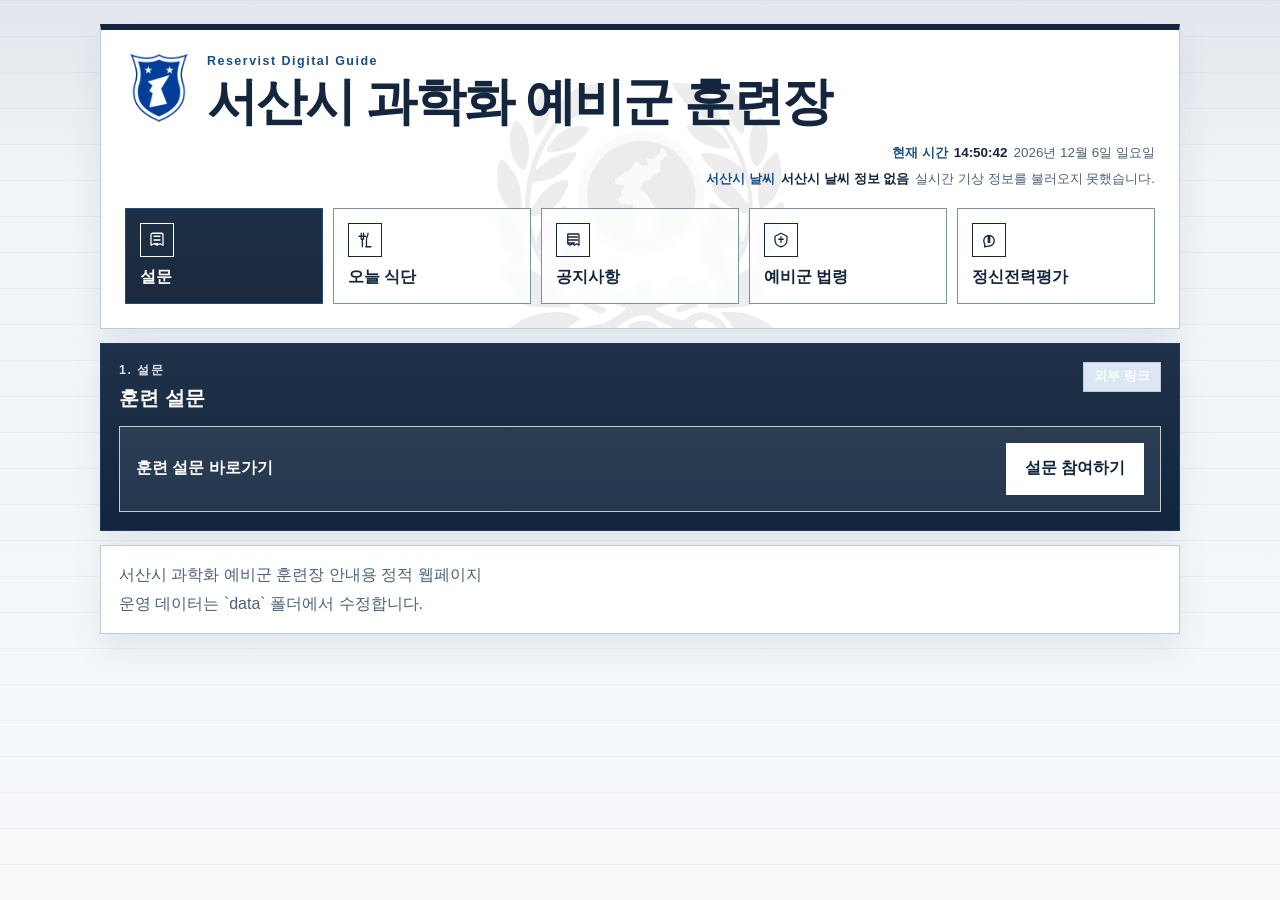
==== index.html @ 83e88d2f "Simplify mobile layout and remove chat section" ====
<!DOCTYPE html>
<html lang="ko">
  <head>
    <meta charset="UTF-8" />
    <meta name="viewport" content="width=device-width, initial-scale=1.0" />
    <meta
      name="description"
      content="서산시 과학화 예비군 훈련장 안내와 예비군 법령 기반 챗을 제공하는 모바일 허브"
    />
    <meta name="theme-color" content="#11253e" />
    <link
      rel="icon"
      href="data:image/svg+xml,%3Csvg xmlns='http://www.w3.org/2000/svg' viewBox='0 0 64 64'%3E%3Crect width='64' height='64' fill='%2311253e'/%3E%3Cpath d='M32 8 50 14v16c0 11-7 19-18 24C21 49 14 41 14 30V14Z' fill='%23ffffff' fill-opacity='.92'/%3E%3C/svg%3E"
    />
    <title>서산시 과학화 예비군 훈련장</title>
    <link rel="stylesheet" href="style.css" />
  </head>
  <body>
    <a class="skip-link" href="#main-content">본문 바로가기</a>

    <div class="page-shell">
      <header class="hero">
        <div class="hero__watermark" aria-hidden="true">
          <img src="lExcPgSTgV_HoWrsVffyyPGuWyaWdDps7O39XOhIPVj6lCpgS_gLVsGyZ6gbtq5XIXHq3o5mcjUjQArbaQT_DQ.svg" alt="" />
        </div>

        <div class="hero__main">
          <div class="hero__title-wrap">
            <img
              class="hero__brand-mark"
              src="ROKA_32nd_Infantry_Division_Insignia.svg.png"
              alt="사단 마크"
            />

            <div class="hero__copy">
              <p class="hero__eyebrow">Reservist Digital Guide</p>
              <h1 class="hero__title">서산시 과학화 예비군 훈련장</h1>
            </div>

            <div class="hero__status-inline" aria-label="현재 시간과 날씨">
              <p class="hero__status-line">
                <span class="hero__status-key">현재 시간</span>
                <strong id="current-time">불러오는 중</strong>
                <span id="current-date">불러오는 중</span>
              </p>
              <p class="hero__status-line">
                <span class="hero__status-key">서산시 날씨</span>
                <strong id="current-weather">불러오는 중</strong>
                <span id="weather-meta">실시간 기상 정보 연결 중</span>
              </p>
            </div>
          </div>
        </div>

        <nav class="menu-grid" aria-label="주요 메뉴">
          <a class="menu-card menu-card--survey is-active" href="#survey" data-section-link="survey">
            <span class="menu-card__icon" aria-hidden="true">
              <svg viewBox="0 0 24 24" focusable="false">
                <path
                  d="M8 7h8M8 12h8M8 17h5M6 3h12a2 2 0 0 1 2 2v14l-4-2-4 2-4-2-4 2V5a2 2 0 0 1 2-2Z"
                />
              </svg>
            </span>
            <strong>설문</strong>
          </a>

          <a class="menu-card" href="#meals" data-section-link="meals">
            <span class="menu-card__icon" aria-hidden="true">
              <svg viewBox="0 0 24 24" focusable="false">
                <path
                  d="M7 3v8M10 3v8M8.5 11v10M16 3c0 4-2 5-2 8v10M4 7h9M13 21h7"
                />
              </svg>
            </span>
            <strong>오늘 식단</strong>
          </a>

          <a class="menu-card" href="#notices" data-section-link="notices">
            <span class="menu-card__icon" aria-hidden="true">
              <svg viewBox="0 0 24 24" focusable="false">
                <path
                  d="M6 8h12M6 12h12M6 16h8M5 4h14a1 1 0 0 1 1 1v14l-3-2-3 2-3-2-3 2-3-2V5a1 1 0 0 1 1-1Z"
                />
              </svg>
            </span>
            <strong>공지사항</strong>
          </a>

          <a
            class="menu-card"
            href="https://www.yebigun1.mil.kr/dmobis/rfh/rgt/info/04_01_legislation.jsp"
            target="_blank"
            rel="noopener noreferrer"
          >
            <span class="menu-card__icon" aria-hidden="true">
              <svg viewBox="0 0 24 24" focusable="false">
                <path
                  d="M12 3 4 7v5c0 5 3.5 8.5 8 9 4.5-.5 8-4 8-9V7l-8-4Zm0 5v7m-3-4h6"
                />
              </svg>
            </span>
            <strong>예비군 법령</strong>
          </a>

          <a class="menu-card" href="#mental-evaluation" data-section-link="mental-evaluation">
            <span class="menu-card__icon" aria-hidden="true">
              <svg viewBox="0 0 24 24" focusable="false">
                <path
                  d="M12 20a7 7 0 1 0-7-7c0 1.7.6 3.2 1.5 4.4L6 21l3.6-.5A6.9 6.9 0 0 0 12 20Zm-1-10h2v5h-2Zm0-3h2v2h-2Z"
                />
              </svg>
            </span>
            <strong>정신전력평가</strong>
          </a>
        </nav>
      </header>

      <main id="main-content" class="content">
        <section id="survey" class="panel panel--accent content-panel is-active" data-section-panel>
          <div class="panel__heading">
            <div>
              <p class="panel__eyebrow">1. 설문</p>
              <h2>훈련 설문</h2>
            </div>
            <span class="panel__tag">외부 링크</span>
          </div>

          <div class="action-row">
            <p class="action-row__title">훈련 설문 바로가기</p>
            <a
              id="survey-link"
              class="action-button"
              href="#"
              target="_blank"
              rel="noopener noreferrer"
              aria-disabled="true"
            >
              설문 참여하기
            </a>
          </div>
        </section>

        <section id="meals" class="panel content-panel" data-section-panel hidden>
          <div class="panel__heading">
            <div>
              <p class="panel__eyebrow">2. 오늘 식단</p>
              <h2>식단 안내</h2>
            </div>
            <span id="today-label" class="panel__tag"></span>
          </div>

          <div id="meal-summary" class="status-card" aria-live="polite"></div>
          <div id="meal-list" class="stack-list" aria-live="polite"></div>
        </section>

        <section id="notices" class="panel content-panel" data-section-panel hidden>
          <div class="panel__heading">
            <div>
              <p class="panel__eyebrow">3. 공지사항</p>
              <h2>최신 공지</h2>
            </div>
            <span class="panel__tag">최신순</span>
          </div>

          <div id="notice-list" class="stack-list" aria-live="polite"></div>
        </section>

        <section id="mental-evaluation" class="panel content-panel" data-section-panel hidden>
          <div class="panel__heading">
            <div>
              <p class="panel__eyebrow">4. 정신전력평가</p>
              <h2>평가 링크</h2>
            </div>
            <span class="panel__tag">준비 상태</span>
          </div>

          <div class="action-row action-row--muted">
            <p class="action-row__title">정신전력평가 링크는 추후 추가 예정입니다.</p>
            <a
              id="mental-link"
              class="action-button action-button--secondary"
              href="#"
              target="_blank"
              rel="noopener noreferrer"
              aria-disabled="true"
            >
              링크 준비 중
            </a>
          </div>
        </section>

      </main>

      <footer class="footer">
        <p>서산시 과학화 예비군 훈련장 안내용 정적 웹페이지</p>
        <p>운영 데이터는 `data` 폴더에서 수정합니다.</p>
      </footer>
    </div>

    <script src="data/site-config.js"></script>
    <script src="data/meals.js"></script>
    <script src="data/notices.js"></script>
    <script src="data/regulations.js"></script>
    <script src="script.js"></script>
  </body>
</html>
---- style.css ----
:root {
  --bg: #edf2f6;
  --surface: #f7f9fb;
  --surface-strong: #ffffff;
  --surface-muted: #e8eef4;
  --ink: #13263e;
  --ink-soft: #4d6178;
  --navy: #11253e;
  --navy-strong: #0a1728;
  --blue: #1a4f86;
  --blue-soft: #dbe7f3;
  --line: #c0cbd6;
  --line-strong: #7b90a4;
  --success: #2a6949;
  --danger: #8d3636;
  --shadow: 0 16px 34px rgba(17, 37, 62, 0.08);
  --content-width: 1080px;
  --font-body: "Noto Sans KR", "Apple SD Gothic Neo", "Malgun Gothic", sans-serif;
}

*,
*::before,
*::after {
  box-sizing: border-box;
}

html {
  scroll-behavior: smooth;
}

body {
  margin: 0;
  min-height: 100vh;
  font-family: var(--font-body);
  color: var(--ink);
  background:
    linear-gradient(180deg, rgba(17, 37, 62, 0.06), rgba(17, 37, 62, 0) 180px),
    repeating-linear-gradient(
      0deg,
      transparent 0,
      transparent 35px,
      rgba(17, 37, 62, 0.035) 35px,
      rgba(17, 37, 62, 0.035) 36px
    ),
    linear-gradient(180deg, #eef3f7 0%, #f7f9fb 100%);
}

a {
  color: inherit;
}

img {
  display: block;
  max-width: 100%;
}

button,
input,
textarea {
  font: inherit;
}

.skip-link {
  position: absolute;
  top: -48px;
  left: 12px;
  z-index: 10;
  padding: 10px 14px;
  color: #fff;
  background: var(--navy);
}

.skip-link:focus {
  top: 12px;
}

.page-shell {
  width: min(calc(100% - 20px), var(--content-width));
  margin: 0 auto;
  padding: 14px 0 36px;
}

.hero,
.panel,
.footer {
  position: relative;
  overflow: hidden;
  background: var(--surface-strong);
  border: 1px solid var(--line);
  box-shadow: var(--shadow);
}

.hero {
  padding: 20px;
  border-top: 6px solid var(--navy);
}

.hero__watermark {
  position: absolute;
  inset: 16px auto auto 50%;
  transform: translateX(-50%);
  width: min(52vw, 380px);
  opacity: 0.08;
  pointer-events: none;
}

.hero__watermark img {
  width: 100%;
  height: auto;
  filter: grayscale(100%);
}

.hero__main,
.menu-grid {
  position: relative;
  z-index: 1;
}

.hero__main {
  display: block;
}

.hero__title-wrap {
  display: grid;
  grid-template-columns: 56px 1fr;
  gap: 14px;
  align-items: start;
}

.hero__brand-mark {
  width: 56px;
  height: 56px;
  object-fit: contain;
}

.hero__copy {
  display: grid;
  gap: 6px;
}

.hero__eyebrow,
.panel__eyebrow {
  margin: 0;
  font-size: 0.78rem;
  font-weight: 800;
  letter-spacing: 0.12em;
  color: var(--blue);
}

.hero__title {
  margin: 0;
  font-size: clamp(2rem, 7vw, 3.2rem);
  line-height: 1.08;
  letter-spacing: -0.04em;
}

.hero__status-inline {
  grid-column: 2;
  margin-top: 8px;
  display: grid;
  gap: 6px;
  justify-self: end;
  align-self: start;
}

.hero__status-line {
  margin: 0;
  display: flex;
  flex-wrap: wrap;
  gap: 6px;
  align-items: center;
  font-size: 0.84rem;
  color: var(--ink-soft);
  line-height: 1.5;
}

.hero__status-line strong {
  color: var(--ink);
  font-weight: 800;
}

.hero__status-key {
  color: var(--blue);
  font-weight: 800;
}

.menu-grid {
  display: grid;
  grid-template-columns: repeat(2, minmax(0, 1fr));
  gap: 10px;
  margin-top: 18px;
}

.menu-card {
  display: grid;
  gap: 10px;
  align-content: center;
  min-height: 96px;
  padding: 14px;
  text-decoration: none;
  background: rgba(255, 255, 255, 0.78);
  border: 1px solid var(--line-strong);
  backdrop-filter: blur(5px);
  transition: transform 150ms ease, border-color 150ms ease, background-color 150ms ease;
}

.menu-card--survey {
  color: #fff;
  background: linear-gradient(180deg, rgba(17, 37, 62, 0.95), rgba(12, 27, 47, 0.94));
}

.menu-card.is-active {
  border-color: var(--blue);
  background: #eef4fa;
}

.menu-card--survey.is-active {
  background: linear-gradient(180deg, rgba(17, 37, 62, 0.95), rgba(12, 27, 47, 0.94));
}

.menu-card:hover,
.menu-card:focus-visible {
  transform: translateY(-1px);
  border-color: var(--blue);
}

.menu-card:focus-visible,
.action-button:focus-visible,
summary:focus-visible,
textarea:focus-visible,
a:focus-visible {
  outline: 3px solid rgba(26, 79, 134, 0.28);
  outline-offset: 2px;
}

.menu-card__icon {
  display: inline-flex;
  width: 34px;
  height: 34px;
  align-items: center;
  justify-content: center;
  border: 1px solid currentColor;
}

.menu-card__icon svg {
  width: 18px;
  height: 18px;
  fill: none;
  stroke: currentColor;
  stroke-linecap: round;
  stroke-linejoin: round;
  stroke-width: 1.7;
}

.menu-card strong {
  font-size: 1rem;
}

.content {
  display: block;
  margin-top: 14px;
}

.content-panel + .content-panel {
  margin-top: 14px;
}

.content-panel[hidden] {
  display: none !important;
}

.panel {
  padding: 18px;
  scroll-margin-top: 10px;
}

.panel--accent {
  color: #fff;
  border-color: #1d3b5d;
  background:
    linear-gradient(180deg, rgba(255, 255, 255, 0.06), rgba(255, 255, 255, 0)),
    var(--navy);
}

.panel--accent .panel__eyebrow,
.panel--accent .panel__tag {
  color: rgba(255, 255, 255, 0.85);
}

.panel__heading {
  display: flex;
  align-items: start;
  justify-content: space-between;
  gap: 10px;
  margin-bottom: 14px;
}

.panel__heading h2 {
  margin: 6px 0 0;
  font-size: 1.24rem;
}

.panel__tag {
  display: inline-flex;
  align-items: center;
  min-height: 30px;
  padding: 4px 10px;
  font-size: 0.8rem;
  font-weight: 700;
  color: var(--blue);
  background: var(--blue-soft);
  border: 1px solid var(--line);
}

.panel__note,
.empty-state,
.status-card,
.stack-item,
.accordion-list details,
.action-row {
  border: 1px solid var(--line);
}

.panel__note {
  padding: 14px;
  margin-bottom: 10px;
  background: var(--surface);
  color: var(--ink-soft);
  line-height: 1.65;
}

.action-row {
  display: grid;
  gap: 12px;
  padding: 16px;
  background: rgba(255, 255, 255, 0.08);
}

.action-row--muted {
  background: var(--surface);
}

.action-row__title {
  margin: 0;
  font-weight: 700;
}

.action-button {
  display: inline-flex;
  align-items: center;
  justify-content: center;
  min-height: 52px;
  padding: 0 18px;
  text-decoration: none;
  font-weight: 800;
  border: 1px solid rgba(255, 255, 255, 0.2);
  background: #fff;
  color: var(--navy);
}

.action-button--secondary {
  border-color: var(--line);
  background: var(--surface-muted);
  color: var(--ink);
}

.action-button[aria-disabled="true"] {
  cursor: not-allowed;
  color: rgba(19, 38, 62, 0.55);
  background: #edf2f6;
  border-style: dashed;
}

.panel--accent .action-button[aria-disabled="true"] {
  color: rgba(255, 255, 255, 0.8);
  background: rgba(255, 255, 255, 0.08);
}

.status-card,
.stack-item {
  padding: 16px;
  background: var(--surface);
}

.status-card__label {
  margin: 0;
  font-size: 0.8rem;
  font-weight: 800;
  color: var(--blue);
}

.status-card__title {
  margin: 8px 0 0;
  font-size: 1.06rem;
}

.status-card__body {
  margin: 10px 0 0;
  color: var(--ink-soft);
  line-height: 1.6;
}

.stack-list,
.accordion-list {
  display: grid;
  gap: 10px;
  margin-top: 10px;
}

.stack-item__meta {
  display: flex;
  flex-wrap: wrap;
  gap: 8px;
  margin-bottom: 10px;
}

.stack-item__date,
.stack-item__badge {
  display: inline-flex;
  align-items: center;
  min-height: 28px;
  padding: 4px 9px;
  font-size: 0.8rem;
  font-weight: 700;
  border: 1px solid var(--line);
}

.stack-item__date {
  color: var(--blue);
  background: #eef4fa;
}

.stack-item__badge {
  color: var(--success);
  background: #edf6f1;
}

.stack-item__title {
  margin: 0;
  font-size: 1.02rem;
}

.stack-item__body,
.rich-text {
  margin-top: 10px;
  color: var(--ink-soft);
  line-height: 1.7;
}

.rich-text p {
  margin: 0;
}

.rich-text p + p {
  margin-top: 10px;
}

.meal-details {
  display: grid;
  gap: 10px;
}

.meal-details__row {
  display: grid;
  gap: 6px;
}

.meal-details__label {
  margin: 0;
  font-size: 0.8rem;
  font-weight: 800;
  color: var(--blue);
}

.meal-menu {
  display: flex;
  flex-wrap: wrap;
  gap: 8px;
  padding: 0;
  margin: 0;
  list-style: none;
}

.meal-menu li {
  padding: 7px 10px;
  background: #eef3f8;
  border: 1px solid #cfdae3;
  font-size: 0.92rem;
}

.accordion-list details {
  background: var(--surface);
}

.accordion-list summary {
  position: relative;
  display: block;
  padding: 16px 42px 16px 14px;
  cursor: pointer;
  list-style: none;
  font-weight: 700;
}

.accordion-list summary::-webkit-details-marker {
  display: none;
}

.accordion-list summary::after {
  content: "+";
  position: absolute;
  top: 50%;
  right: 14px;
  transform: translateY(-50%);
  font-size: 1.2rem;
  color: var(--blue);
}

.accordion-list details[open] summary::after {
  content: "-";
}

.accordion-content {
  padding: 0 14px 16px;
  border-top: 1px solid var(--line);
}

.inline-link {
  display: inline-flex;
  margin-top: 12px;
  font-weight: 700;
  color: var(--blue);
  text-decoration: underline;
  text-underline-offset: 3px;
}

.empty-state {
  padding: 16px;
  background: var(--surface-muted);
  color: var(--ink-soft);
  line-height: 1.7;
}

.footer {
  margin-top: 14px;
  padding: 16px 18px;
}

.footer p {
  margin: 0;
  color: var(--ink-soft);
  line-height: 1.6;
}

.footer p + p {
  margin-top: 4px;
}

@media (min-width: 720px) {
  .page-shell {
    width: min(calc(100% - 32px), var(--content-width));
    padding-top: 24px;
  }

  .hero {
    padding: 24px;
  }

  .hero__title-wrap {
    grid-template-columns: 68px 1fr;
  }

  .hero__brand-mark {
    width: 68px;
    height: 68px;
  }

  .hero__status-inline {
    justify-items: end;
    margin-top: 0;
  }

  .menu-grid {
    grid-template-columns: repeat(5, minmax(0, 1fr));
  }

  .action-row {
    grid-template-columns: 1fr auto;
    align-items: center;
  }
}

@media (max-width: 719px) {
  .panel__heading {
    flex-direction: column;
  }

  .panel__tag {
    align-self: flex-start;
  }

  .hero__watermark {
    width: 72vw;
    top: 48px;
  }
}
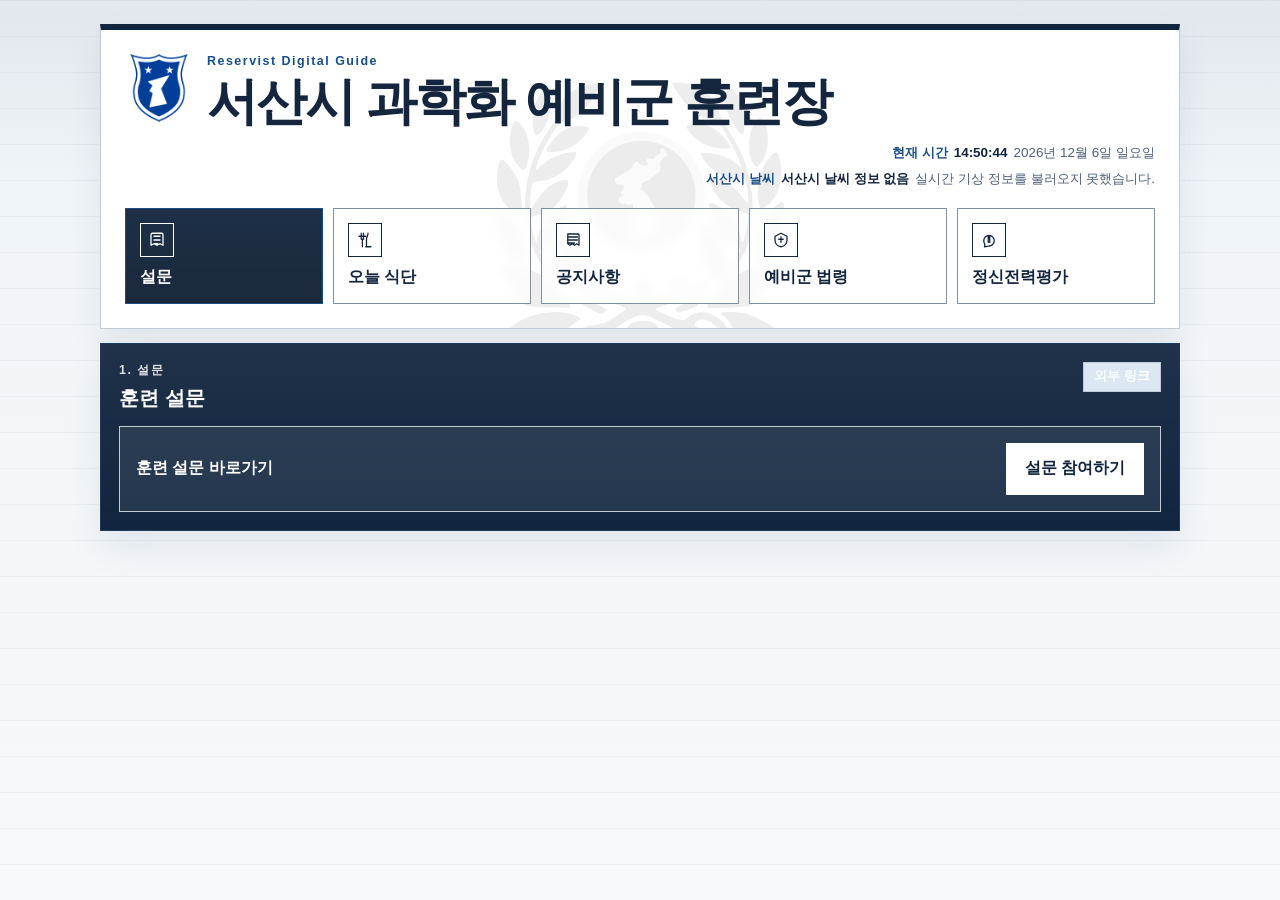
==== commit 9b45e986: "Remove footer copy" ====
--- a/index.html
+++ b/index.html
@@ -191,10 +191,6 @@
 
       </main>
 
-      <footer class="footer">
-        <p>서산시 과학화 예비군 훈련장 안내용 정적 웹페이지</p>
-        <p>운영 데이터는 `data` 폴더에서 수정합니다.</p>
-      </footer>
     </div>
 
     <script src="data/site-config.js"></script>
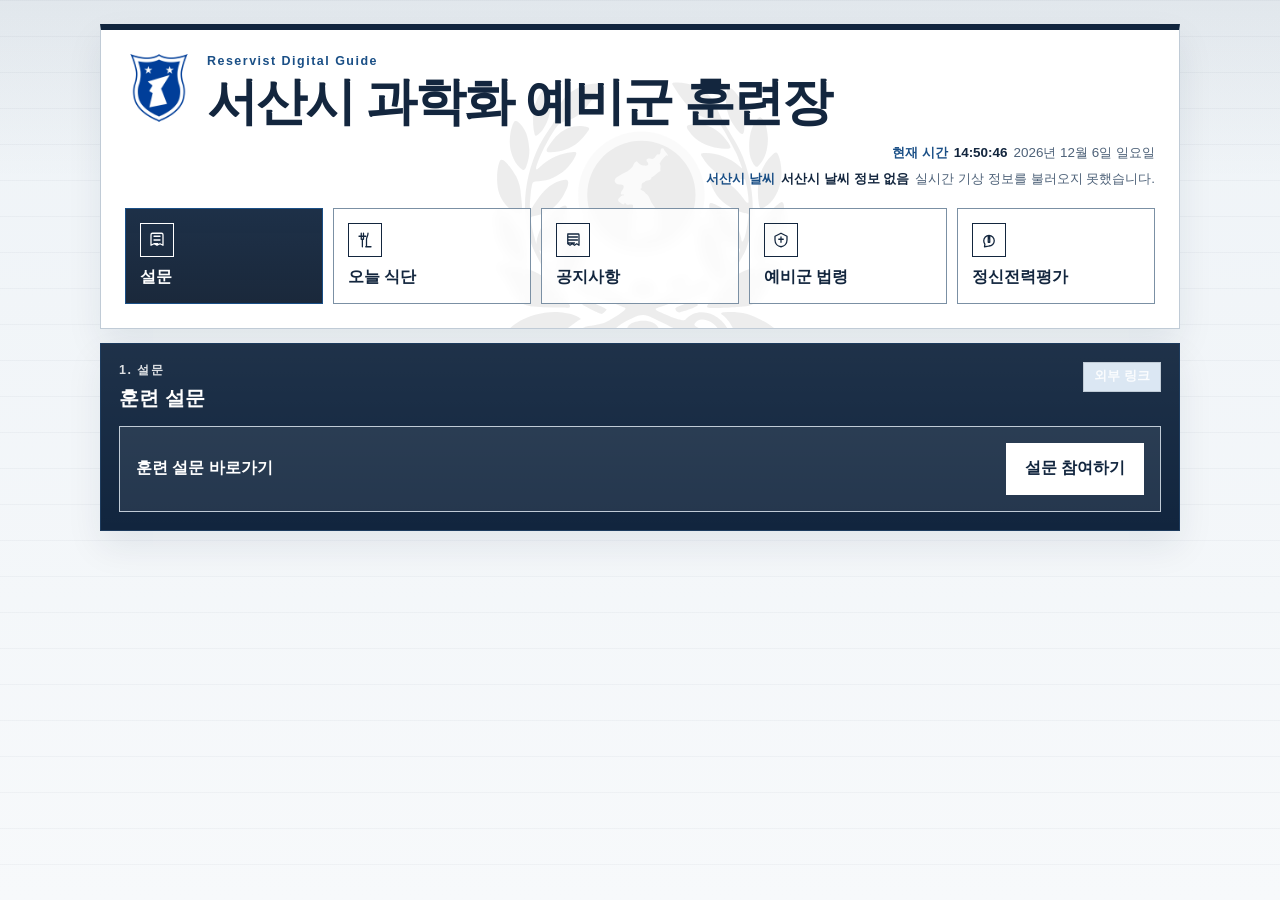
==== commit d823bcc6: "Adjust title line breaks" ====
--- a/index.html
+++ b/index.html
@@ -34,7 +34,10 @@
 
             <div class="hero__copy">
               <p class="hero__eyebrow">Reservist Digital Guide</p>
-              <h1 class="hero__title">서산시 과학화 예비군 훈련장</h1>
+              <h1 class="hero__title">
+                <span>서산시</span>
+                <span>과학화 예비군 훈련장</span>
+              </h1>
             </div>
 
             <div class="hero__status-inline" aria-label="현재 시간과 날씨">
--- a/style.css
+++ b/style.css
@@ -154,6 +154,10 @@
   letter-spacing: -0.04em;
 }
 
+.hero__title span {
+  display: block;
+}
+
 .hero__status-inline {
   grid-column: 2;
   margin-top: 8px;
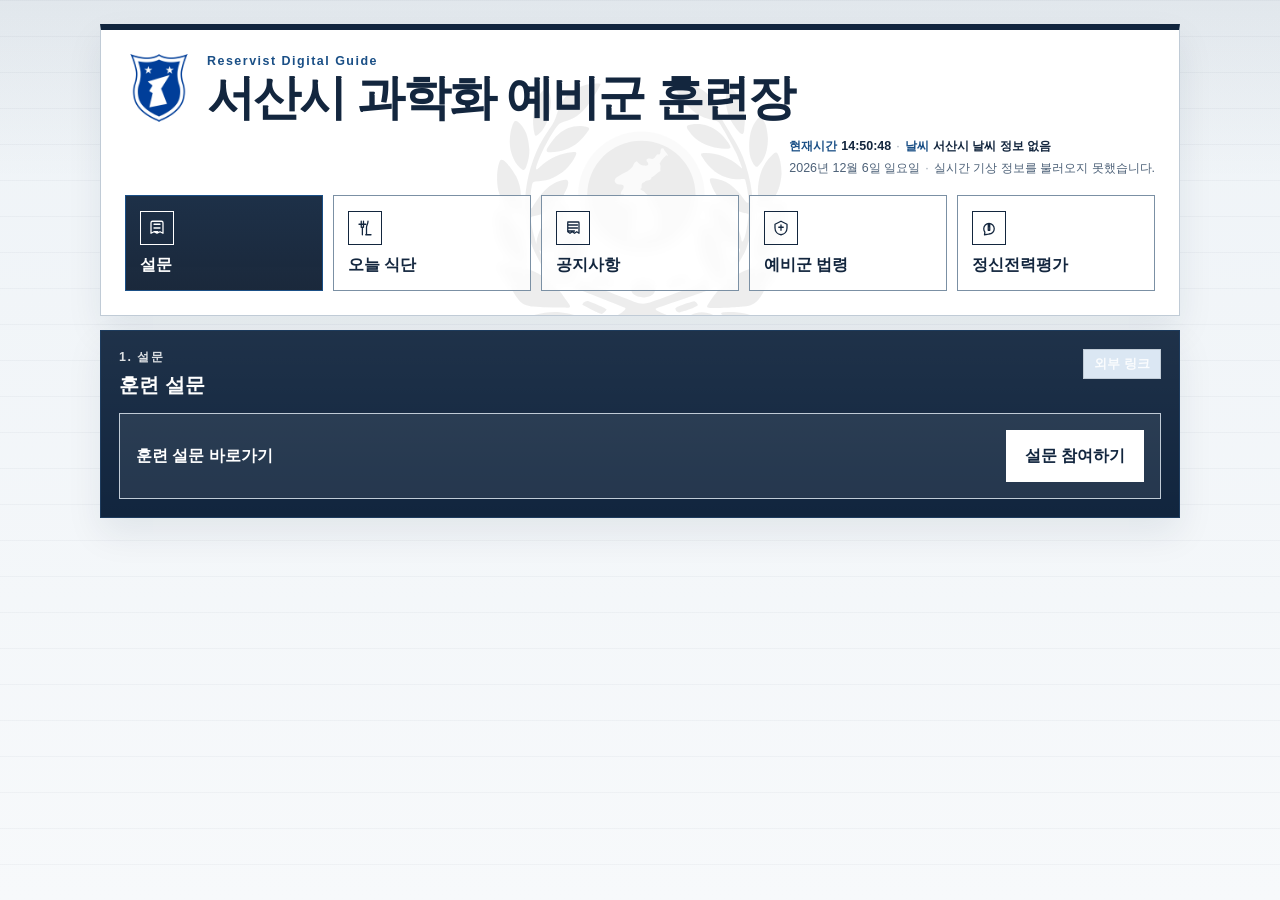
==== commit 0384fbd9: "Refine mobile title and status layout" ====
--- a/index.html
+++ b/index.html
@@ -35,20 +35,26 @@
             <div class="hero__copy">
               <p class="hero__eyebrow">Reservist Digital Guide</p>
               <h1 class="hero__title">
-                <span>서산시</span>
-                <span>과학화 예비군 훈련장</span>
+                <span class="hero__title-line">서산시</span>
+                <span class="hero__title-line">과학화 예비군 훈련장</span>
               </h1>
             </div>
 
             <div class="hero__status-inline" aria-label="현재 시간과 날씨">
-              <p class="hero__status-line">
-                <span class="hero__status-key">현재 시간</span>
-                <strong id="current-time">불러오는 중</strong>
+              <p class="hero__status-single">
+                <span class="hero__status-group">
+                  <span class="hero__status-key">현재시간</span>
+                  <strong id="current-time">불러오는 중</strong>
+                </span>
+                <span class="hero__status-separator">·</span>
+                <span class="hero__status-group">
+                  <span class="hero__status-key">날씨</span>
+                  <strong id="current-weather">불러오는 중</strong>
+                </span>
+              </p>
+              <p class="hero__status-subline">
                 <span id="current-date">불러오는 중</span>
-              </p>
-              <p class="hero__status-line">
-                <span class="hero__status-key">서산시 날씨</span>
-                <strong id="current-weather">불러오는 중</strong>
+                <span class="hero__status-separator">·</span>
                 <span id="weather-meta">실시간 기상 정보 연결 중</span>
               </p>
             </div>
--- a/style.css
+++ b/style.css
@@ -149,43 +149,55 @@
 
 .hero__title {
   margin: 0;
-  font-size: clamp(2rem, 7vw, 3.2rem);
-  line-height: 1.08;
+  font-size: clamp(1.85rem, 6.8vw, 3rem);
+  line-height: 1.02;
   letter-spacing: -0.04em;
 }
 
-.hero__title span {
+.hero__title-line {
   display: block;
 }
 
 .hero__status-inline {
   grid-column: 2;
-  margin-top: 8px;
-  display: grid;
-  gap: 6px;
-  justify-self: end;
+  margin-top: 10px;
+  display: grid;
+  gap: 4px;
+  justify-self: start;
   align-self: start;
 }
 
-.hero__status-line {
+.hero__status-single,
+.hero__status-subline {
   margin: 0;
   display: flex;
   flex-wrap: wrap;
-  gap: 6px;
+  gap: 5px;
   align-items: center;
-  font-size: 0.84rem;
+  font-size: 0.78rem;
   color: var(--ink-soft);
-  line-height: 1.5;
-}
-
-.hero__status-line strong {
+  line-height: 1.45;
+}
+
+.hero__status-single strong,
+.hero__status-subline strong {
   color: var(--ink);
   font-weight: 800;
 }
 
+.hero__status-group {
+  display: inline-flex;
+  align-items: center;
+  gap: 4px;
+}
+
 .hero__status-key {
   color: var(--blue);
   font-weight: 800;
+}
+
+.hero__status-separator {
+  opacity: 0.55;
 }
 
 .menu-grid {
@@ -579,7 +591,7 @@
   }
 
   .hero__status-inline {
-    justify-items: end;
+    justify-self: end;
     margin-top: 0;
   }
 
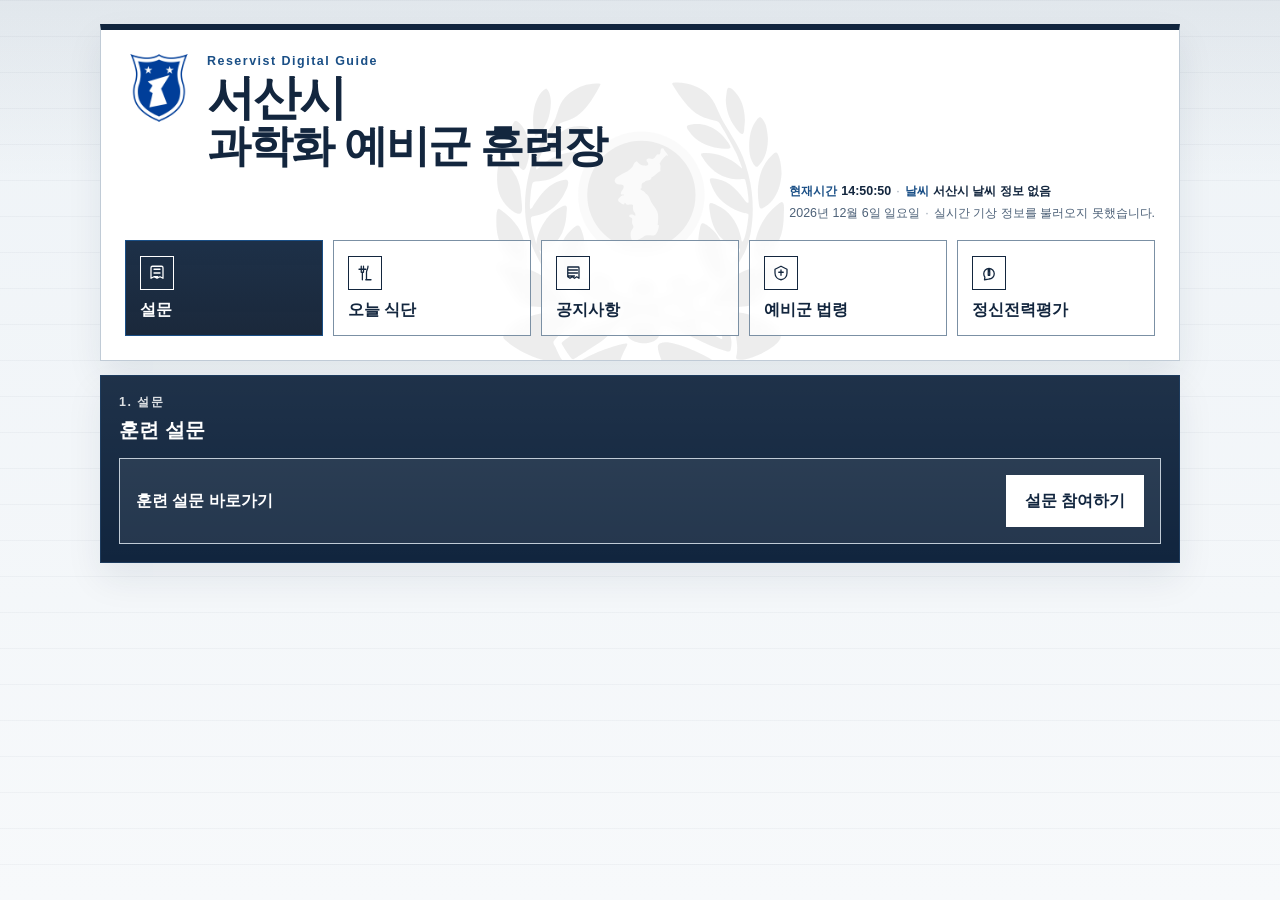
==== commit d6e7046d: "Refine mobile title and update notices" ====
--- a/index.html
+++ b/index.html
@@ -5,7 +5,7 @@
     <meta name="viewport" content="width=device-width, initial-scale=1.0" />
     <meta
       name="description"
-      content="서산시 과학화 예비군 훈련장 안내와 예비군 법령 기반 챗을 제공하는 모바일 허브"
+      content="서산시 과학화 예비군 훈련장 안내용 모바일 웹페이지"
     />
     <meta name="theme-color" content="#11253e" />
     <link
@@ -35,8 +35,8 @@
             <div class="hero__copy">
               <p class="hero__eyebrow">Reservist Digital Guide</p>
               <h1 class="hero__title">
-                <span class="hero__title-line">서산시</span>
-                <span class="hero__title-line">과학화 예비군 훈련장</span>
+                <span class="hero__title-line hero__title-line--first">서산시</span>
+                <span class="hero__title-line hero__title-line--second">과학화 예비군 훈련장</span>
               </h1>
             </div>
 
@@ -131,7 +131,6 @@
               <p class="panel__eyebrow">1. 설문</p>
               <h2>훈련 설문</h2>
             </div>
-            <span class="panel__tag">외부 링크</span>
           </div>
 
           <div class="action-row">
--- a/style.css
+++ b/style.css
@@ -158,6 +158,15 @@
   display: block;
 }
 
+.hero__title-line--first {
+  white-space: nowrap;
+}
+
+.hero__title-line--second {
+  white-space: nowrap;
+  font-size: 0.92em;
+}
+
 .hero__status-inline {
   grid-column: 2;
   margin-top: 10px;
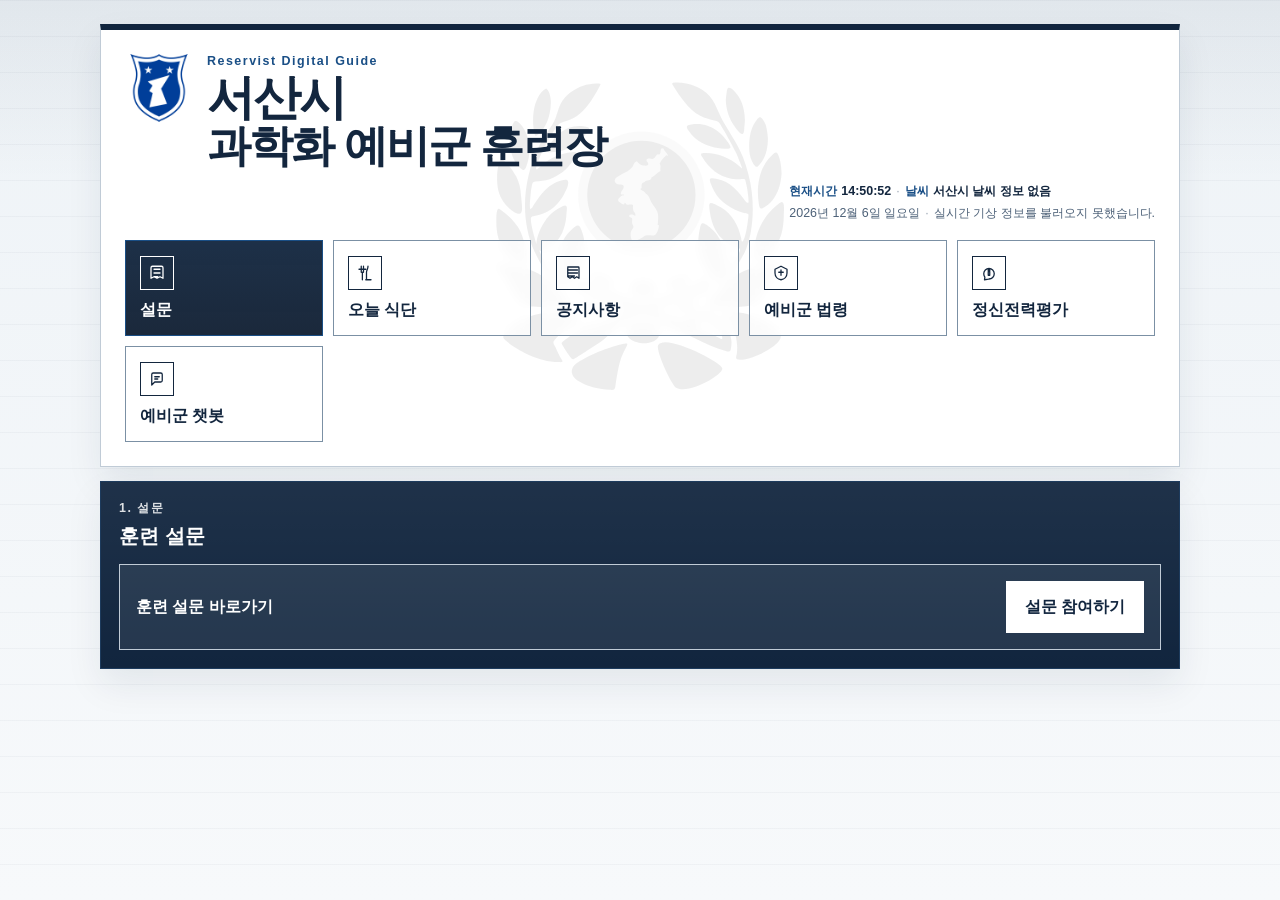
==== commit 7c090766: "Add chatbot shortcut link" ====
--- a/index.html
+++ b/index.html
@@ -121,6 +121,24 @@
             </span>
             <strong>정신전력평가</strong>
           </a>
+
+          <a
+            id="chatbot-link"
+            class="menu-card"
+            href="#"
+            target="_blank"
+            rel="noopener noreferrer"
+            aria-disabled="true"
+          >
+            <span class="menu-card__icon" aria-hidden="true">
+              <svg viewBox="0 0 24 24" focusable="false">
+                <path
+                  d="M5 6a2 2 0 0 1 2-2h10a2 2 0 0 1 2 2v8a2 2 0 0 1-2 2H9l-4 4V6Zm4 3h6m-6 3h4"
+                />
+              </svg>
+            </span>
+            <strong>예비군 챗봇</strong>
+          </a>
         </nav>
       </header>
 
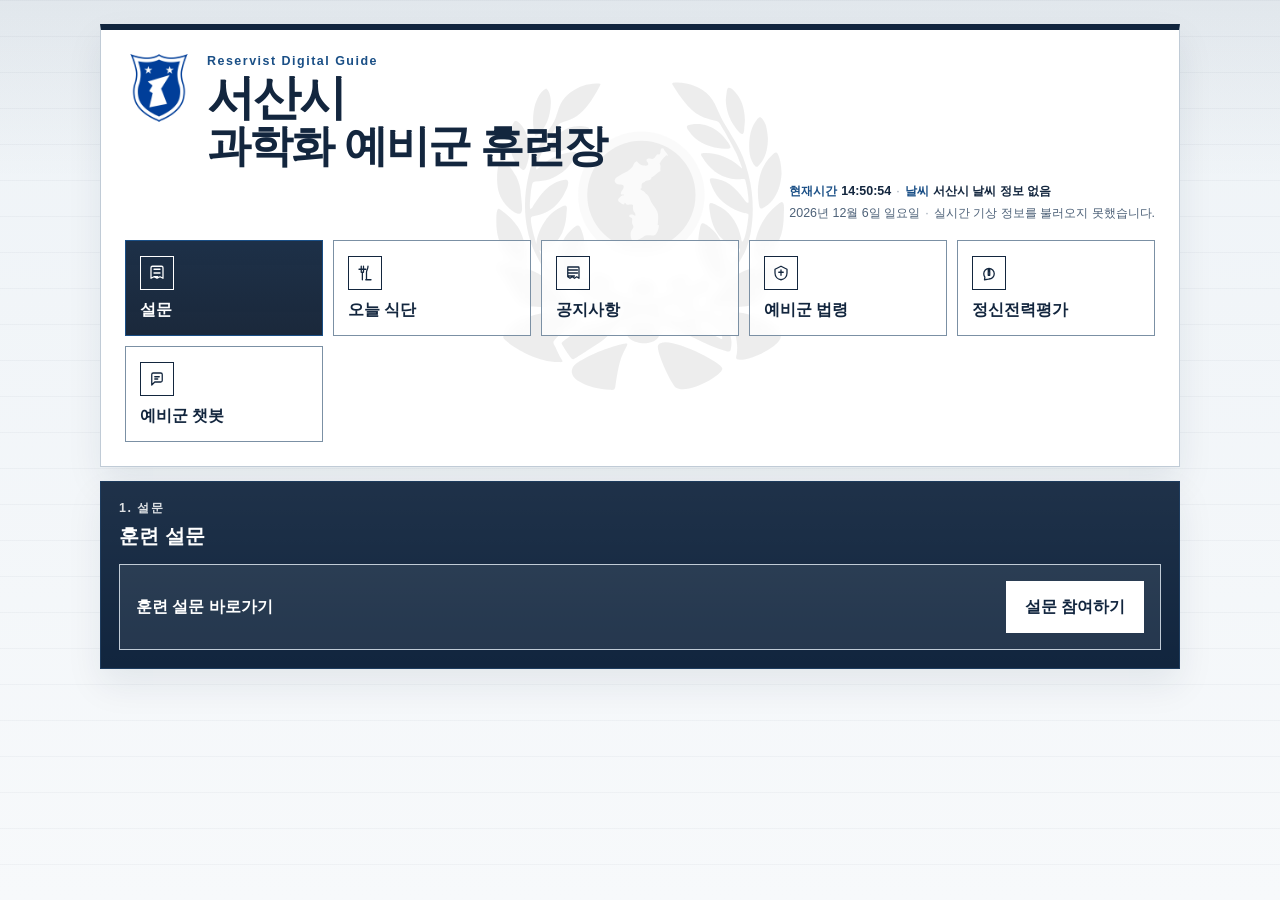
==== commit e21b54b7: "Open chatbot link in same tab" ====
--- a/index.html
+++ b/index.html
@@ -126,8 +126,6 @@
             id="chatbot-link"
             class="menu-card"
             href="#"
-            target="_blank"
-            rel="noopener noreferrer"
             aria-disabled="true"
           >
             <span class="menu-card__icon" aria-hidden="true">
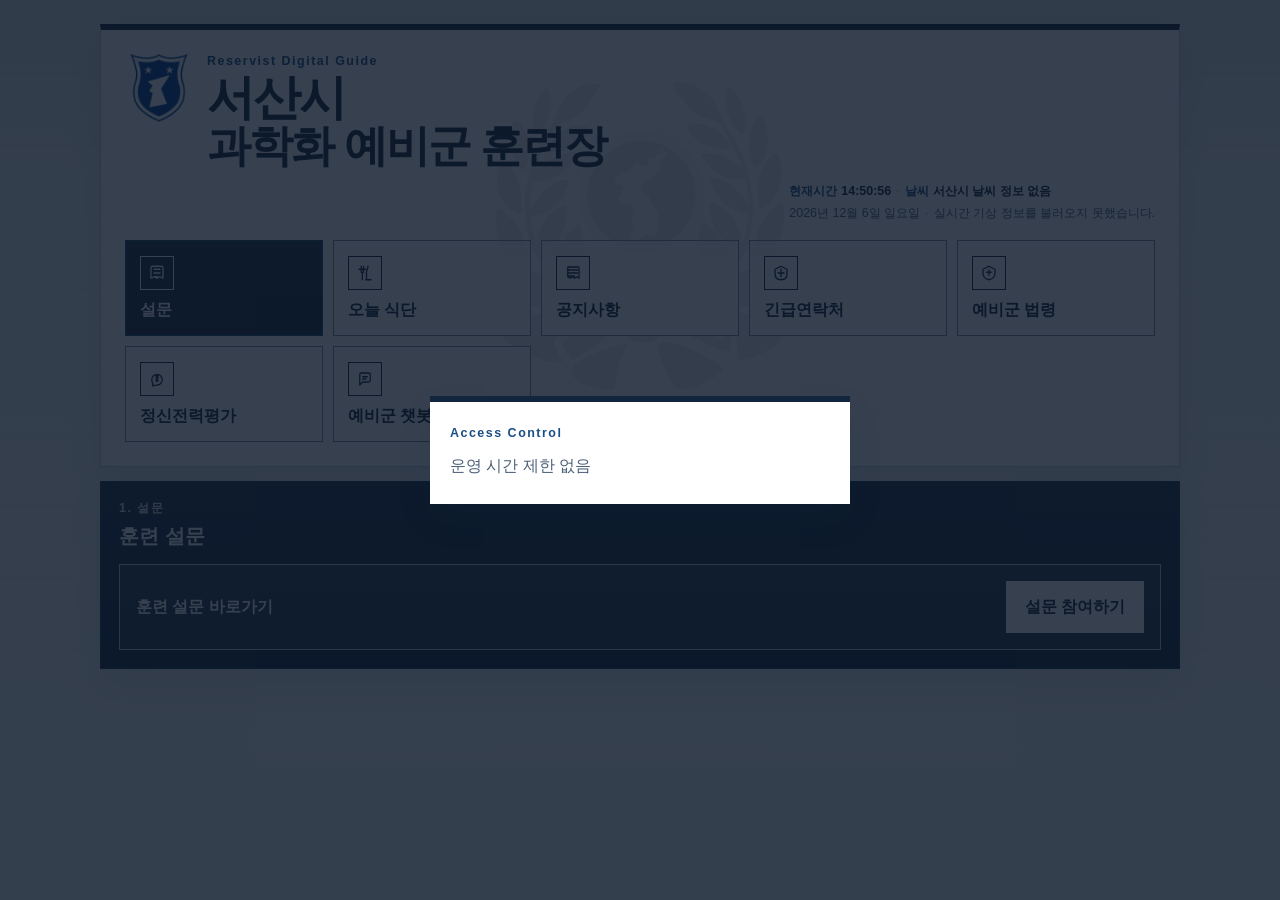
==== commit 06a55d6b: "Add emergency contact admin tools and public access controls" ====
--- a/index.html
+++ b/index.html
@@ -18,6 +18,17 @@
   <body>
     <a class="skip-link" href="#main-content">본문 바로가기</a>
 
+    <div id="site-access-gate" class="site-access-gate" hidden>
+      <div class="site-access-gate__panel">
+        <p class="site-access-gate__eyebrow">Access Control</p>
+        <h1 id="site-access-title">현재는 접속할 수 없습니다.</h1>
+        <p id="site-access-message" class="site-access-gate__message">
+          운영 시간이 아니거나 관리자에 의해 일시 중지되었습니다.
+        </p>
+        <p id="site-access-schedule" class="site-access-gate__schedule"></p>
+      </div>
+    </div>
+
     <div class="page-shell">
       <header class="hero">
         <div class="hero__watermark" aria-hidden="true">
@@ -95,6 +106,17 @@
             <strong>공지사항</strong>
           </a>
 
+          <a class="menu-card" href="#emergency-contacts" data-section-link="emergency-contacts">
+            <span class="menu-card__icon" aria-hidden="true">
+              <svg viewBox="0 0 24 24" focusable="false">
+                <path
+                  d="M12 3 4 7v6c0 4.6 3 7.9 8 8 5-.1 8-3.4 8-8V7l-8-4Zm0 4v10m-4-5h8"
+                />
+              </svg>
+            </span>
+            <strong>긴급연락처</strong>
+          </a>
+
           <a
             class="menu-card"
             href="https://www.yebigun1.mil.kr/dmobis/rfh/rgt/info/04_01_legislation.jsp"
@@ -192,7 +214,7 @@
         <section id="mental-evaluation" class="panel content-panel" data-section-panel hidden>
           <div class="panel__heading">
             <div>
-              <p class="panel__eyebrow">4. 정신전력평가</p>
+              <p class="panel__eyebrow">5. 정신전력평가</p>
               <h2>평가 링크</h2>
             </div>
             <span class="panel__tag">준비 상태</span>
@@ -213,13 +235,28 @@
           </div>
         </section>
 
+        <section id="emergency-contacts" class="panel content-panel" data-section-panel hidden>
+          <div class="panel__heading">
+            <div>
+              <p class="panel__eyebrow">4. 긴급연락처</p>
+              <h2>비상연락망</h2>
+            </div>
+            <span class="panel__tag">현장 문의</span>
+          </div>
+
+          <div id="contact-summary" class="status-card" aria-live="polite"></div>
+          <div id="contact-list" class="stack-list" aria-live="polite"></div>
+        </section>
+
       </main>
 
     </div>
 
     <script src="data/site-config.js"></script>
+    <script src="data/public-state.js"></script>
     <script src="data/meals.js"></script>
     <script src="data/notices.js"></script>
+    <script src="data/emergency-contacts.js"></script>
     <script src="data/regulations.js"></script>
     <script src="script.js"></script>
   </body>
--- a/style.css
+++ b/style.css
@@ -45,6 +45,10 @@
     linear-gradient(180deg, #eef3f7 0%, #f7f9fb 100%);
 }
 
+body.is-site-locked {
+  overflow: hidden;
+}
+
 a {
   color: inherit;
 }
@@ -78,6 +82,45 @@
   width: min(calc(100% - 20px), var(--content-width));
   margin: 0 auto;
   padding: 14px 0 36px;
+}
+
+.site-access-gate {
+  position: fixed;
+  inset: 0;
+  z-index: 50;
+  display: grid;
+  place-items: center;
+  padding: 18px;
+  background: rgba(10, 23, 40, 0.82);
+}
+
+.site-access-gate__panel {
+  width: min(100%, 420px);
+  padding: 24px 20px;
+  background: var(--surface-strong);
+  border-top: 6px solid var(--navy);
+  box-shadow: var(--shadow);
+}
+
+.site-access-gate__eyebrow {
+  margin: 0;
+  color: var(--blue);
+  font-size: 0.78rem;
+  font-weight: 800;
+  letter-spacing: 0.12em;
+}
+
+.site-access-gate__panel h1 {
+  margin: 10px 0 0;
+  font-size: 1.6rem;
+  line-height: 1.2;
+}
+
+.site-access-gate__message,
+.site-access-gate__schedule {
+  margin: 12px 0 0;
+  color: var(--ink-soft);
+  line-height: 1.7;
 }
 
 .hero,
@@ -513,6 +556,18 @@
   font-size: 0.92rem;
 }
 
+.contact-card__row {
+  display: grid;
+  gap: 6px;
+}
+
+.contact-card__label {
+  margin: 0;
+  font-size: 0.8rem;
+  font-weight: 800;
+  color: var(--blue);
+}
+
 .accordion-list details {
   background: var(--surface);
 }
